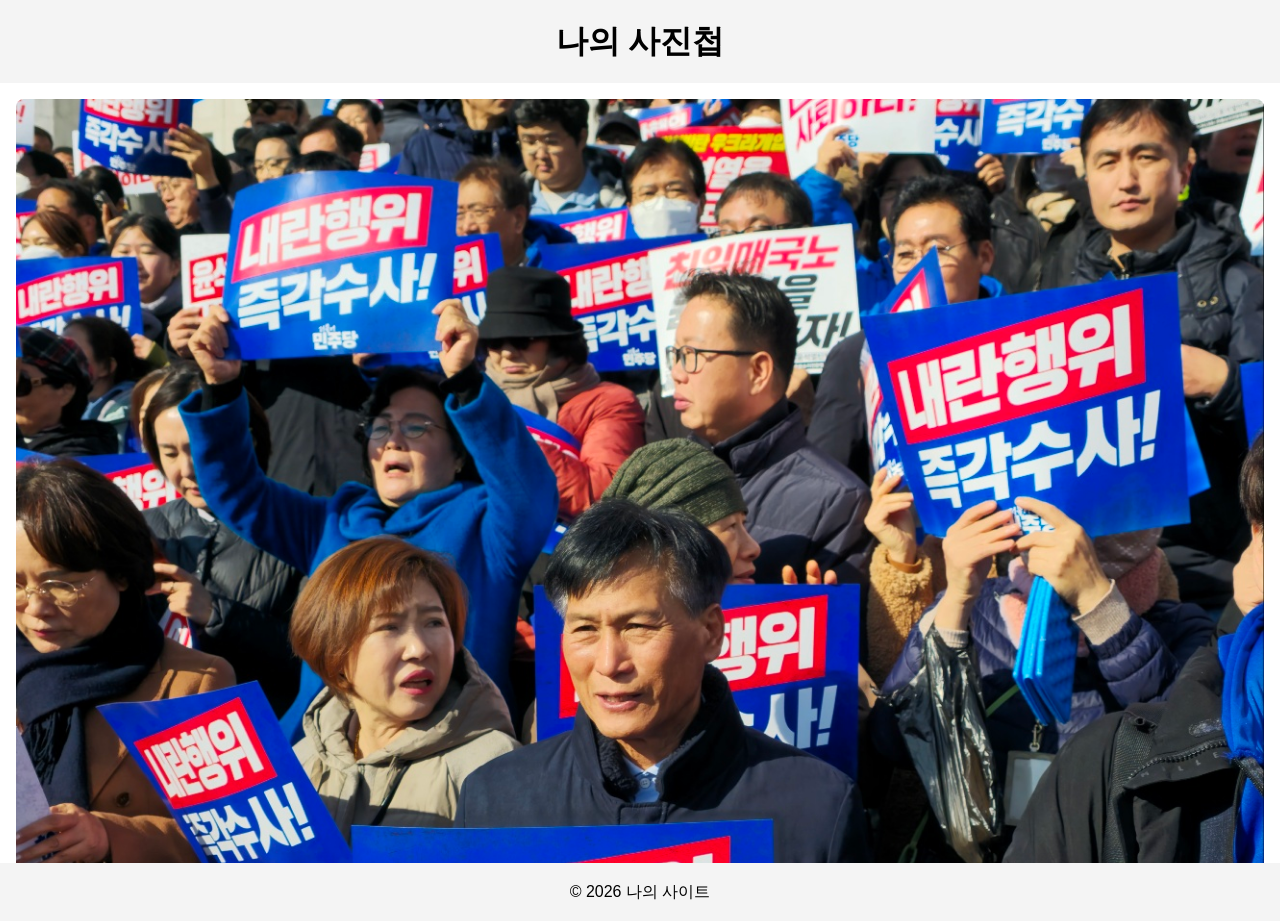
==== site/index.html @ 13b2adf6 "Add static photo slideshow site with assets directory" ====
<!DOCTYPE html>
<html lang="ko">
<head>
    <meta charset="UTF-8">
    <meta name="viewport" content="width=device-width, initial-scale=1.0">
    <title>사진첩 / 글 홈페이지</title>
    <link rel="stylesheet" href="styles.css">
</head>
<body>
    <header>
        <h1>나의 사진첩</h1>
    </header>

    <main class="carousel-container">
        <!-- 슬라이드 아이템들 (assets 디렉토리 내 실제 이미지 사용) -->
        <section class="slide">
            <img src="assets/KakaoTalk_20260310_152317696.jpg" alt="사진 1">
            <p>첫 번째 사진입니다.</p>
        </section>
        <section class="slide">
            <img src="assets/KakaoTalk_20260310_152317696_01.jpg" alt="사진 2">
            <p>두 번째 사진에서 찍은 풍경.</p>
        </section>
        <section class="slide">
            <img src="assets/KakaoTalk_20260310_152317696_02.jpg" alt="사진 3">
            <p>세 번째 사진의 짧은 설명.</p>
        </section>
        <!-- 추가 슬라이드는 필요에 따라 손수 복사해서 붙여넣기 가능 -->
    </main>

    <footer>
        <p>&copy; 2026 나의 사이트</p>
    </footer>

    <script src="script.js"></script>
</body>
</html>
---- site/styles.css ----
* {
    box-sizing: border-box;
    margin: 0;
    padding: 0;
}

body {
    font-family: -apple-system, BlinkMacSystemFont, "Segoe UI", Roboto, "Helvetica Neue", Arial, sans-serif;
    line-height: 1.6;
}

header, footer {
    text-align: center;
    padding: 1rem;
    background-color: #f4f4f4;
}

.carousel-container {
    display: flex;
    overflow-x: auto;
    scroll-snap-type: x mandatory;
    -webkit-overflow-scrolling: touch;
    width: 100vw;
    height: calc(100vh - 120px); /* header+footer 높이 제외 */
}

.slide {
    flex: 0 0 100%;
    scroll-snap-align: start;
    text-align: center;
    padding: 1rem;
}

.slide img {
    max-width: 100%;
    height: auto;
    border-radius: 8px;
}

.slide p {
    margin-top: 0.5rem;
}
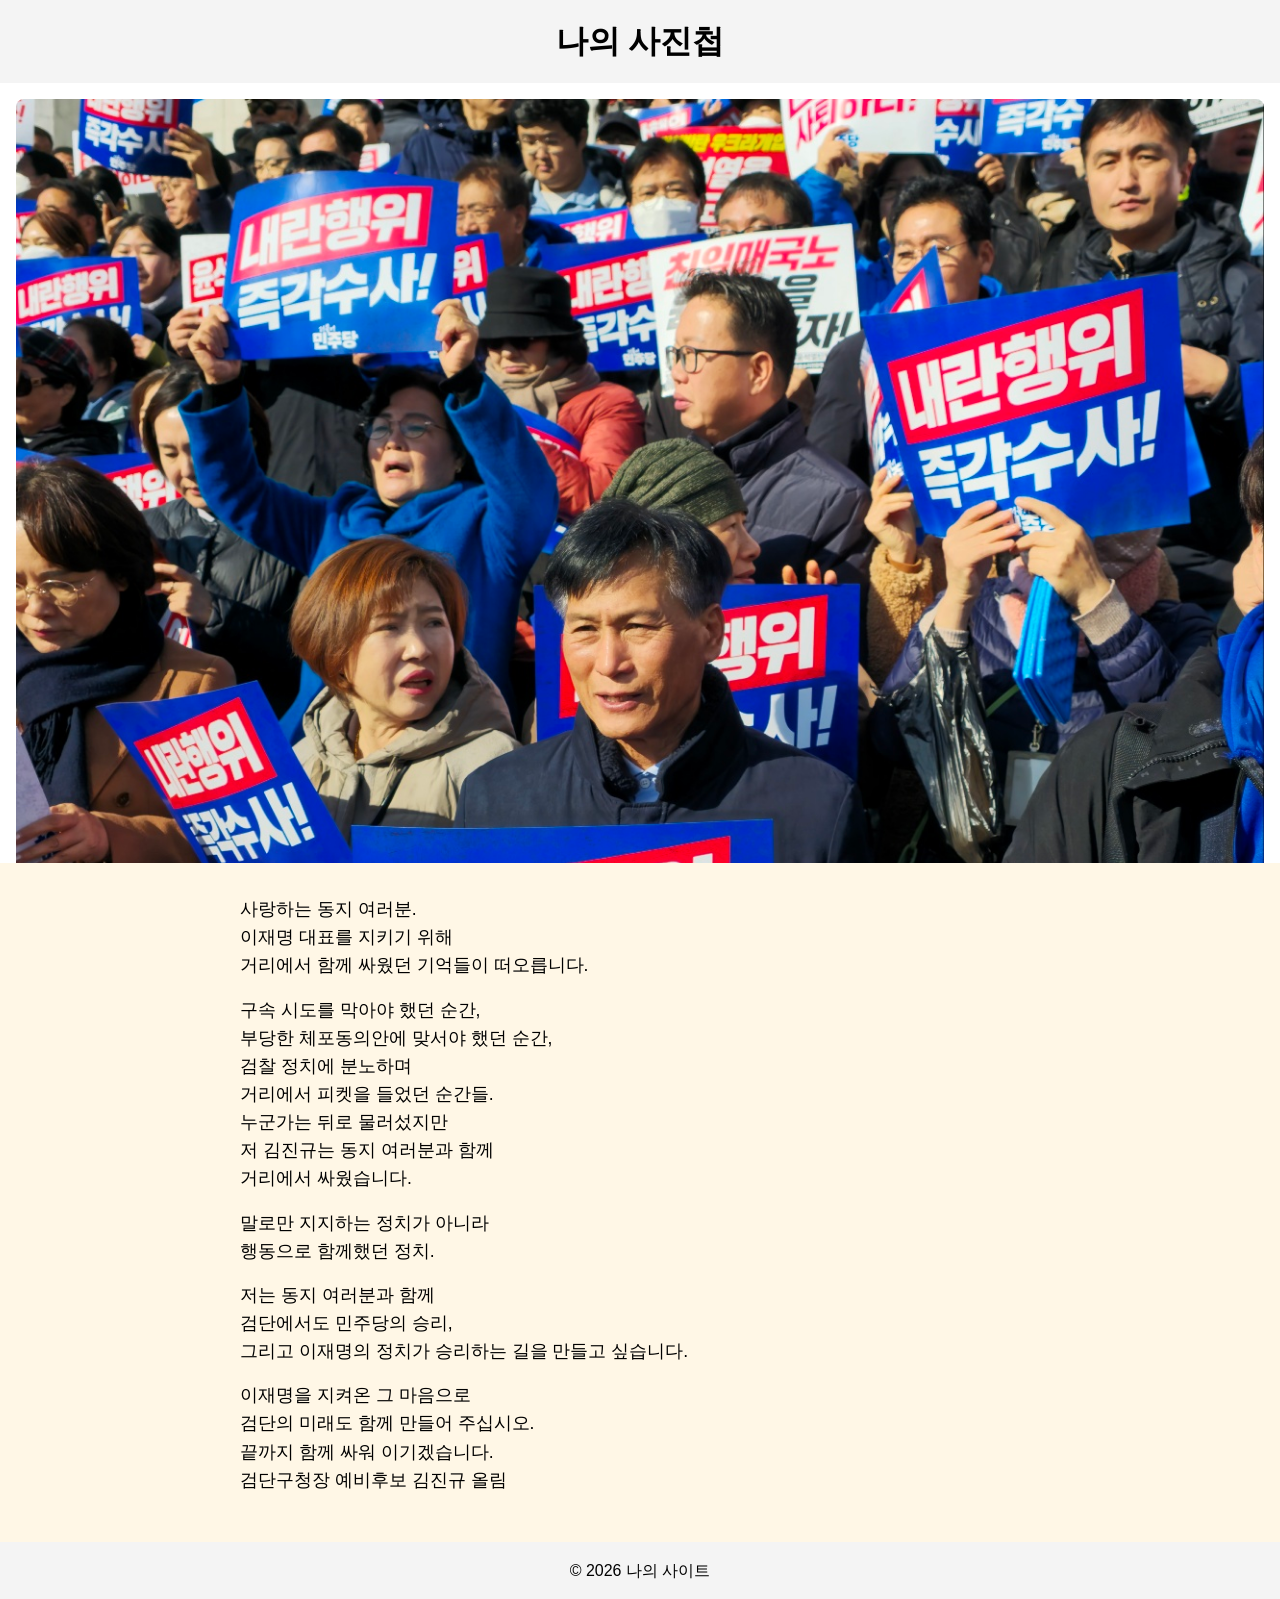
==== commit 771f4beb: "Update slide/message and styles" ====
--- a/site/index.html
+++ b/site/index.html
@@ -26,7 +26,55 @@
             <p>세 번째 사진의 짧은 설명.</p>
         </section>
         <!-- 추가 슬라이드는 필요에 따라 손수 복사해서 붙여넣기 가능 -->
+        <section class="slide">
+            <div class="text-only">
+                <p>사랑하는 동지 여러분.<br>
+                이재명 대표를 지키기 위해<br>
+                거리에서 함께 싸웠던 기억들이 떠오릅니다.</p>
+                <p>구속 시도를 막아야 했던 순간,<br>
+                부당한 체포동의안에 맞서야 했던 순간,<br>
+                검찰 정치에 분노하며<br>
+                거리에서 피켓을 들었던 순간들.<br>
+                누군가는 뒤로 물러섰지만<br>
+                저 김진규는 동지 여러분과 함께<br>
+                거리에서 싸웠습니다.</p>
+                <p>말로만 지지하는 정치가 아니라<br>
+                행동으로 함께했던 정치.</p>
+                <p>저는 동지 여러분과 함께<br>
+                검단에서도 민주당의 승리,<br>
+                그리고 이재명의 정치가 승리하는 길을 만들고 싶습니다.</p>
+                <p>이재명을 지켜온 그 마음으로<br>
+                검단의 미래도 함께 만들어 주십시오.<br>
+                끝까지 함께 싸워 이기겠습니다.<br>
+                검단구청장 예비후보 김진규 올림</p>
+            </div>
+        </section>
     </main>
+
+    <!-- 슬라이드와 별개로 표시되는 글 섹션 -->
+    <section class="message-section">
+        <div class="message-content">
+            <p>사랑하는 동지 여러분.<br>
+            이재명 대표를 지키기 위해<br>
+            거리에서 함께 싸웠던 기억들이 떠오릅니다.</p>
+            <p>구속 시도를 막아야 했던 순간,<br>
+            부당한 체포동의안에 맞서야 했던 순간,<br>
+            검찰 정치에 분노하며<br>
+            거리에서 피켓을 들었던 순간들.<br>
+            누군가는 뒤로 물러섰지만<br>
+            저 김진규는 동지 여러분과 함께<br>
+            거리에서 싸웠습니다.</p>
+            <p>말로만 지지하는 정치가 아니라<br>
+            행동으로 함께했던 정치.</p>
+            <p>저는 동지 여러분과 함께<br>
+            검단에서도 민주당의 승리,<br>
+            그리고 이재명의 정치가 승리하는 길을 만들고 싶습니다.</p>
+            <p>이재명을 지켜온 그 마음으로<br>
+            검단의 미래도 함께 만들어 주십시오.<br>
+            끝까지 함께 싸워 이기겠습니다.<br>
+            검단구청장 예비후보 김진규 올림</p>
+        </div>
+    </section>
 
     <footer>
         <p>&copy; 2026 나의 사이트</p>
--- a/site/styles.css
+++ b/site/styles.css
@@ -40,3 +40,20 @@
 .slide p {
     margin-top: 0.5rem;
 }
+
+/* 독립된 메시지 섹션 스타일 */
+.message-section {
+    padding: 2rem 1rem;
+    background-color: #fff7e6;
+}
+
+.message-content {
+    max-width: 800px;
+    margin: 0 auto;
+    font-size: 1.1rem;
+    line-height: 1.6;
+}
+
+.message-content p {
+    margin-bottom: 1rem;
+}
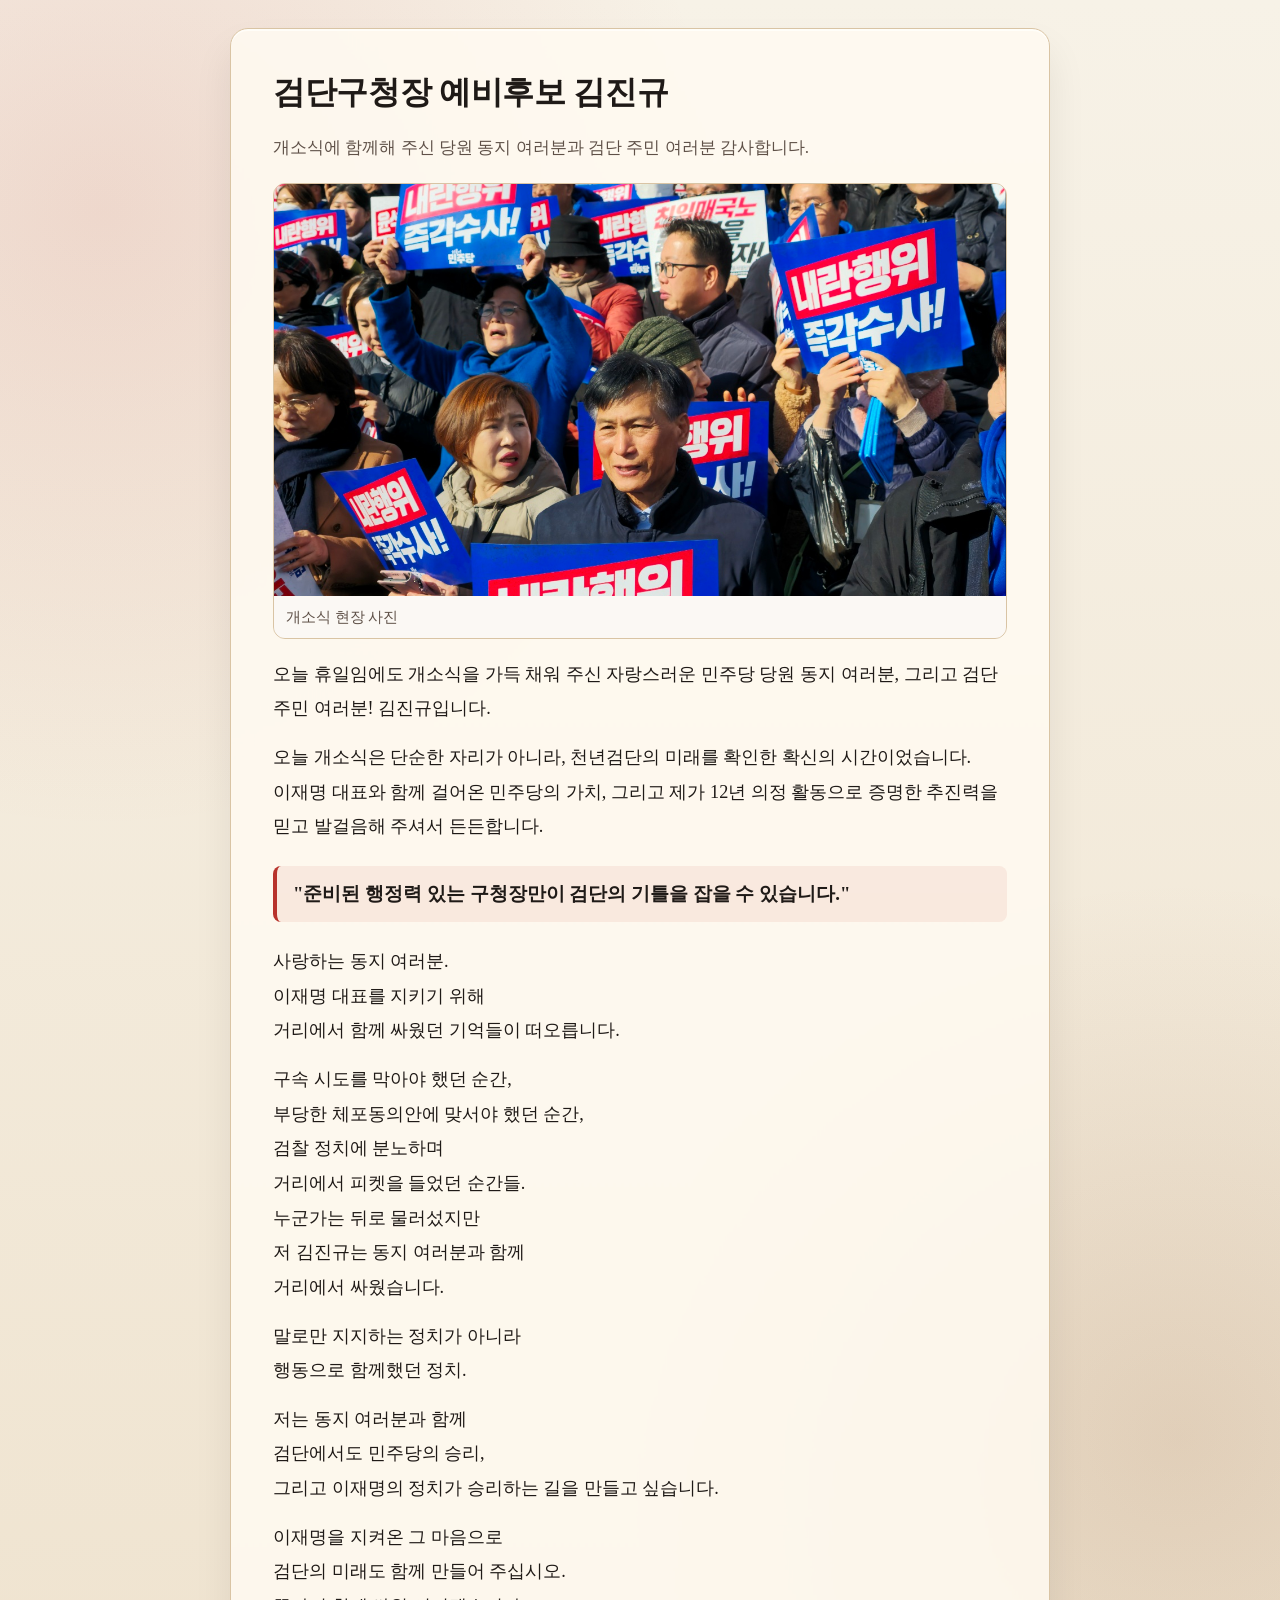
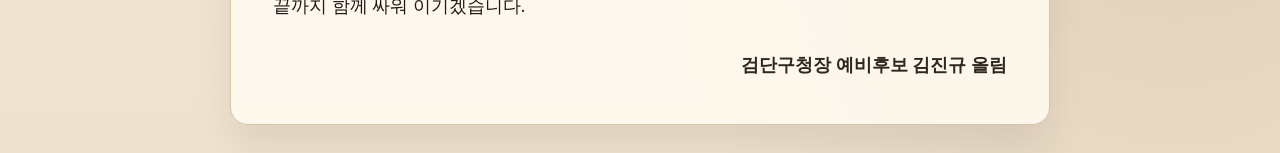
==== commit 426e9f15: "Rebuild homepage based on alphago2580 example" ====
--- a/site/index.html
+++ b/site/index.html
@@ -1,85 +1,183 @@
-<!DOCTYPE html>
+<!doctype html>
 <html lang="ko">
 <head>
-    <meta charset="UTF-8">
-    <meta name="viewport" content="width=device-width, initial-scale=1.0">
-    <title>사진첩 / 글 홈페이지</title>
-    <link rel="stylesheet" href="styles.css">
+  <meta charset="utf-8">
+  <meta name="viewport" content="width=device-width, initial-scale=1">
+  <title>검단구청장 예비후보 김진규</title>
+  <meta name="description" content="개소식 감사 인사문 - 검단구청장 예비후보 김진규">
+  <style>
+    :root {
+      --bg-top: #f7f2e7;
+      --bg-bottom: #efe3cf;
+      --ink: #1f1a17;
+      --muted: #5f5148;
+      --panel: rgba(255, 251, 242, 0.86);
+      --accent: #b8332c;
+      --line: #d9c4a4;
+      --max: 820px;
+    }
+
+    * {
+      box-sizing: border-box;
+    }
+
+    body {
+      margin: 0;
+      color: var(--ink);
+      font-family: "Noto Serif KR", "Nanum Myeongjo", serif;
+      background:
+        radial-gradient(circle at 8% 12%, rgba(184, 51, 44, 0.13), transparent 32%),
+        radial-gradient(circle at 92% 82%, rgba(129, 67, 23, 0.14), transparent 30%),
+        linear-gradient(180deg, var(--bg-top), var(--bg-bottom));
+      min-height: 100vh;
+      display: grid;
+      place-items: center;
+      padding: 28px 16px;
+      line-height: 1.9;
+      animation: page-fade 540ms ease-out;
+    }
+
+    main {
+      width: min(100%, var(--max));
+      background: var(--panel);
+      border: 1px solid var(--line);
+      border-radius: 18px;
+      box-shadow:
+        0 22px 38px rgba(0, 0, 0, 0.08),
+        0 2px 0 rgba(255, 255, 255, 0.6) inset;
+      padding: clamp(20px, 4vw, 42px);
+      backdrop-filter: blur(1px);
+      transform-origin: center top;
+      animation: panel-rise 650ms ease-out;
+    }
+
+    h1 {
+      margin: 0 0 18px;
+      font-size: clamp(1.45rem, 3.8vw, 2rem);
+      letter-spacing: -0.01em;
+      line-height: 1.35;
+    }
+
+    .lead {
+      margin: 0 0 18px;
+      color: var(--muted);
+      font-size: clamp(0.98rem, 2.5vw, 1.08rem);
+      word-break: keep-all;
+    }
+
+    .hero {
+      margin: 0 0 18px;
+      border-radius: 12px;
+      overflow: hidden;
+      border: 1px solid var(--line);
+      background: #f3ebe0;
+    }
+
+    .hero img {
+      width: 100%;
+      display: block;
+      aspect-ratio: 16 / 9;
+      object-fit: cover;
+      object-position: center;
+    }
+
+    .hero figcaption {
+      margin: 0;
+      padding: 10px 12px;
+      color: var(--muted);
+      font-size: 0.92rem;
+      line-height: 1.5;
+      background: rgba(255, 255, 255, 0.66);
+    }
+
+    p {
+      margin: 0;
+      font-size: clamp(1rem, 2.4vw, 1.14rem);
+      word-break: keep-all;
+    }
+
+    p + p {
+      margin-top: 14px;
+    }
+
+    blockquote {
+      margin: 22px 0;
+      padding: 12px 16px;
+      border-left: 4px solid var(--accent);
+      background: rgba(184, 51, 44, 0.08);
+      border-radius: 8px;
+      font-weight: 700;
+      font-size: clamp(1.02rem, 2.6vw, 1.18rem);
+      line-height: 1.7;
+    }
+
+    .sign {
+      margin-top: 24px;
+      text-align: right;
+      font-size: clamp(1rem, 2.4vw, 1.14rem);
+      font-weight: 700;
+      color: #2f2621;
+    }
+
+    @keyframes page-fade {
+      from { opacity: 0; }
+      to { opacity: 1; }
+    }
+
+    @keyframes panel-rise {
+      from {
+        opacity: 0;
+        transform: translateY(14px) scale(0.995);
+      }
+      to {
+        opacity: 1;
+        transform: translateY(0) scale(1);
+      }
+    }
+
+    @media (max-width: 480px) {
+      body {
+        padding: 12px;
+      }
+
+      main {
+        border-radius: 14px;
+      }
+    }
+  </style>
 </head>
 <body>
-    <header>
-        <h1>나의 사진첩</h1>
-    </header>
+  <main>
+    <h1>검단구청장 예비후보 김진규</h1>
+    <p class="lead">개소식에 함께해 주신 당원 동지 여러분과 검단 주민 여러분 감사합니다.</p>
+    <figure class="hero">
+      <img src="assets/KakaoTalk_20260310_152317696.jpg" alt="개소식 현장에서 손을 맞잡고 인사하는 모습">
+      <figcaption>개소식 현장 사진</figcaption>
+    </figure>
 
-    <main class="carousel-container">
-        <!-- 슬라이드 아이템들 (assets 디렉토리 내 실제 이미지 사용) -->
-        <section class="slide">
-            <img src="assets/KakaoTalk_20260310_152317696.jpg" alt="사진 1">
-            <p>첫 번째 사진입니다.</p>
-        </section>
-        <section class="slide">
-            <img src="assets/KakaoTalk_20260310_152317696_01.jpg" alt="사진 2">
-            <p>두 번째 사진에서 찍은 풍경.</p>
-        </section>
-        <section class="slide">
-            <img src="assets/KakaoTalk_20260310_152317696_02.jpg" alt="사진 3">
-            <p>세 번째 사진의 짧은 설명.</p>
-        </section>
-        <!-- 추가 슬라이드는 필요에 따라 손수 복사해서 붙여넣기 가능 -->
-        <section class="slide">
-            <div class="text-only">
-                <p>사랑하는 동지 여러분.<br>
-                이재명 대표를 지키기 위해<br>
-                거리에서 함께 싸웠던 기억들이 떠오릅니다.</p>
-                <p>구속 시도를 막아야 했던 순간,<br>
-                부당한 체포동의안에 맞서야 했던 순간,<br>
-                검찰 정치에 분노하며<br>
-                거리에서 피켓을 들었던 순간들.<br>
-                누군가는 뒤로 물러섰지만<br>
-                저 김진규는 동지 여러분과 함께<br>
-                거리에서 싸웠습니다.</p>
-                <p>말로만 지지하는 정치가 아니라<br>
-                행동으로 함께했던 정치.</p>
-                <p>저는 동지 여러분과 함께<br>
-                검단에서도 민주당의 승리,<br>
-                그리고 이재명의 정치가 승리하는 길을 만들고 싶습니다.</p>
-                <p>이재명을 지켜온 그 마음으로<br>
-                검단의 미래도 함께 만들어 주십시오.<br>
-                끝까지 함께 싸워 이기겠습니다.<br>
-                검단구청장 예비후보 김진규 올림</p>
-            </div>
-        </section>
-    </main>
+    <p>오늘 휴일임에도 개소식을 가득 채워 주신 자랑스러운 민주당 당원 동지 여러분, 그리고 검단 주민 여러분! 김진규입니다.</p>
+    <p>오늘 개소식은 단순한 자리가 아니라, 천년검단의 미래를 확인한 확신의 시간이었습니다. 이재명 대표와 함께 걸어온 민주당의 가치, 그리고 제가 12년 의정 활동으로 증명한 추진력을 믿고 발걸음해 주셔서 든든합니다.</p>
+    <blockquote>"준비된 행정력 있는 구청장만이 검단의 기틀을 잡을 수 있습니다."</blockquote>
 
-    <!-- 슬라이드와 별개로 표시되는 글 섹션 -->
-    <section class="message-section">
-        <div class="message-content">
-            <p>사랑하는 동지 여러분.<br>
-            이재명 대표를 지키기 위해<br>
-            거리에서 함께 싸웠던 기억들이 떠오릅니다.</p>
-            <p>구속 시도를 막아야 했던 순간,<br>
-            부당한 체포동의안에 맞서야 했던 순간,<br>
-            검찰 정치에 분노하며<br>
-            거리에서 피켓을 들었던 순간들.<br>
-            누군가는 뒤로 물러섰지만<br>
-            저 김진규는 동지 여러분과 함께<br>
-            거리에서 싸웠습니다.</p>
-            <p>말로만 지지하는 정치가 아니라<br>
-            행동으로 함께했던 정치.</p>
-            <p>저는 동지 여러분과 함께<br>
-            검단에서도 민주당의 승리,<br>
-            그리고 이재명의 정치가 승리하는 길을 만들고 싶습니다.</p>
-            <p>이재명을 지켜온 그 마음으로<br>
-            검단의 미래도 함께 만들어 주십시오.<br>
-            끝까지 함께 싸워 이기겠습니다.<br>
-            검단구청장 예비후보 김진규 올림</p>
-        </div>
-    </section>
-
-    <footer>
-        <p>&copy; 2026 나의 사이트</p>
-    </footer>
-
-    <script src="script.js"></script>
+    <p>사랑하는 동지 여러분.<br>
+    이재명 대표를 지키기 위해<br>
+    거리에서 함께 싸웠던 기억들이 떠오릅니다.</p>
+    <p>구속 시도를 막아야 했던 순간,<br>
+    부당한 체포동의안에 맞서야 했던 순간,<br>
+    검찰 정치에 분노하며<br>
+    거리에서 피켓을 들었던 순간들.<br>
+    누군가는 뒤로 물러섰지만<br>
+    저 김진규는 동지 여러분과 함께<br>
+    거리에서 싸웠습니다.</p>
+    <p>말로만 지지하는 정치가 아니라<br>
+    행동으로 함께했던 정치.</p>
+    <p>저는 동지 여러분과 함께<br>
+    검단에서도 민주당의 승리,<br>
+    그리고 이재명의 정치가 승리하는 길을 만들고 싶습니다.</p>
+    <p>이재명을 지켜온 그 마음으로<br>
+    검단의 미래도 함께 만들어 주십시오.<br>
+    끝까지 함께 싸워 이기겠습니다.</p>
+    <p class="sign">검단구청장 예비후보 김진규 올림</p>
+  </main>
 </body>
 </html>
